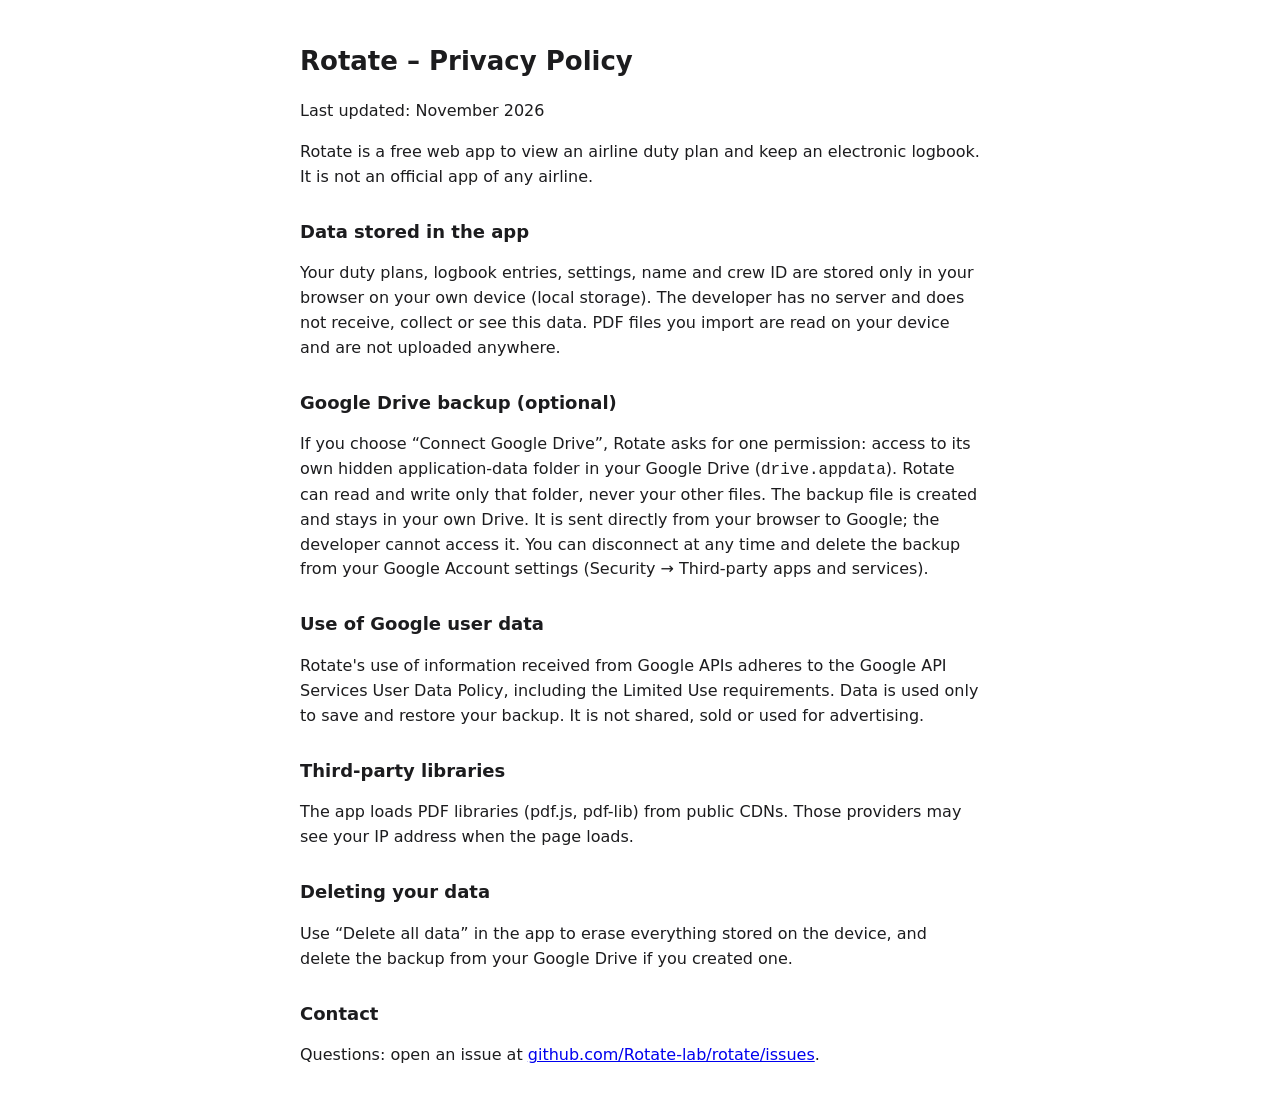
==== privacy.html @ 438591c9 "Add files via upload" ====
<!doctype html>
<html lang="en"><head><meta charset="utf-8"><meta name="viewport" content="width=device-width,initial-scale=1">
<title>Rotate – Privacy Policy</title>
<style>body{font:16px/1.55 -apple-system,system-ui,sans-serif;max-width:680px;margin:0 auto;padding:24px 16px;color:#1c1c1e}h1{font-size:26px}h2{font-size:18px;margin-top:28px}@media(prefers-color-scheme:dark){body{background:#000;color:#eee}a{color:#6cb6ff}}</style></head>
<body>
<h1>Rotate – Privacy Policy</h1>
<p>Last updated: November 2026</p>
<p>Rotate is a free web app to view an airline duty plan and keep an electronic logbook. It is not an official app of any airline.</p>
<h2>Data stored in the app</h2>
<p>Your duty plans, logbook entries, settings, name and crew ID are stored only in your browser on your own device (local storage). The developer has no server and does not receive, collect or see this data. PDF files you import are read on your device and are not uploaded anywhere.</p>
<h2>Google Drive backup (optional)</h2>
<p>If you choose “Connect Google Drive”, Rotate asks for one permission: access to its own hidden application-data folder in your Google Drive (<code>drive.appdata</code>). Rotate can read and write only that folder, never your other files. The backup file is created and stays in your own Drive. It is sent directly from your browser to Google; the developer cannot access it. You can disconnect at any time and delete the backup from your Google Account settings (Security → Third-party apps and services).</p>
<h2>Use of Google user data</h2>
<p>Rotate's use of information received from Google APIs adheres to the Google API Services User Data Policy, including the Limited Use requirements. Data is used only to save and restore your backup. It is not shared, sold or used for advertising.</p>
<h2>Third-party libraries</h2>
<p>The app loads PDF libraries (pdf.js, pdf-lib) from public CDNs. Those providers may see your IP address when the page loads.</p>
<h2>Deleting your data</h2>
<p>Use “Delete all data” in the app to erase everything stored on the device, and delete the backup from your Google Drive if you created one.</p>
<h2>Contact</h2>
<p>Questions: open an issue at <a href="https://github.com/Rotate-lab/rotate/issues">github.com/Rotate-lab/rotate/issues</a>.</p>
</body></html>
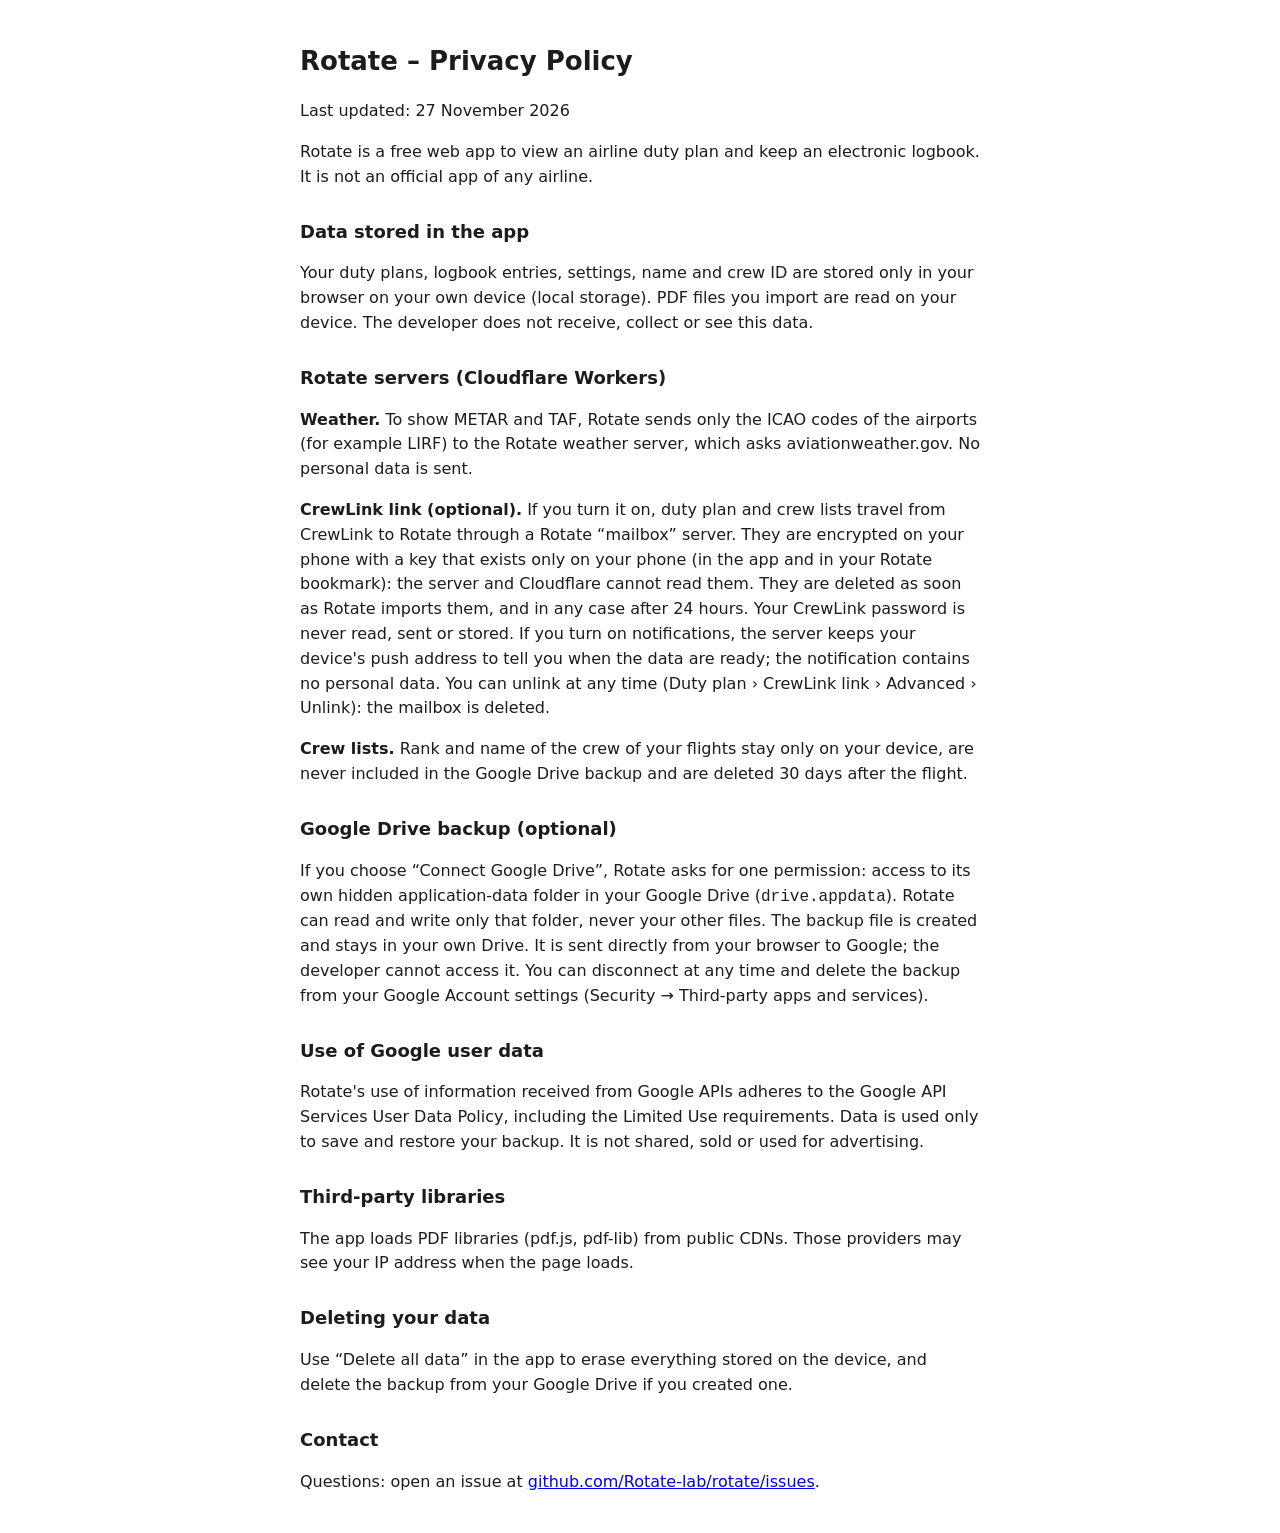
==== commit 9eecfd24: "v1.2.15: CrewLink link through a Cloudflare mailbox (no Paste), wheel imports the month on screen wi" ====
--- a/privacy.html
+++ b/privacy.html
@@ -4,10 +4,14 @@
 <style>body{font:16px/1.55 -apple-system,system-ui,sans-serif;max-width:680px;margin:0 auto;padding:24px 16px;color:#1c1c1e}h1{font-size:26px}h2{font-size:18px;margin-top:28px}@media(prefers-color-scheme:dark){body{background:#000;color:#eee}a{color:#6cb6ff}}</style></head>
 <body>
 <h1>Rotate – Privacy Policy</h1>
-<p>Last updated: November 2026</p>
+<p>Last updated: 27 November 2026</p>
 <p>Rotate is a free web app to view an airline duty plan and keep an electronic logbook. It is not an official app of any airline.</p>
 <h2>Data stored in the app</h2>
-<p>Your duty plans, logbook entries, settings, name and crew ID are stored only in your browser on your own device (local storage). The developer has no server and does not receive, collect or see this data. PDF files you import are read on your device and are not uploaded anywhere.</p>
+<p>Your duty plans, logbook entries, settings, name and crew ID are stored only in your browser on your own device (local storage). PDF files you import are read on your device. The developer does not receive, collect or see this data.</p>
+<h2>Rotate servers (Cloudflare Workers)</h2>
+<p><b>Weather.</b> To show METAR and TAF, Rotate sends only the ICAO codes of the airports (for example LIRF) to the Rotate weather server, which asks aviationweather.gov. No personal data is sent.</p>
+<p><b>CrewLink link (optional).</b> If you turn it on, duty plan and crew lists travel from CrewLink to Rotate through a Rotate “mailbox” server. They are encrypted on your phone with a key that exists only on your phone (in the app and in your Rotate bookmark): the server and Cloudflare cannot read them. They are deleted as soon as Rotate imports them, and in any case after 24 hours. Your CrewLink password is never read, sent or stored. If you turn on notifications, the server keeps your device's push address to tell you when the data are ready; the notification contains no personal data. You can unlink at any time (Duty plan › CrewLink link › Advanced › Unlink): the mailbox is deleted.</p>
+<p><b>Crew lists.</b> Rank and name of the crew of your flights stay only on your device, are never included in the Google Drive backup and are deleted 30 days after the flight.</p>
 <h2>Google Drive backup (optional)</h2>
 <p>If you choose “Connect Google Drive”, Rotate asks for one permission: access to its own hidden application-data folder in your Google Drive (<code>drive.appdata</code>). Rotate can read and write only that folder, never your other files. The backup file is created and stays in your own Drive. It is sent directly from your browser to Google; the developer cannot access it. You can disconnect at any time and delete the backup from your Google Account settings (Security → Third-party apps and services).</p>
 <h2>Use of Google user data</h2>
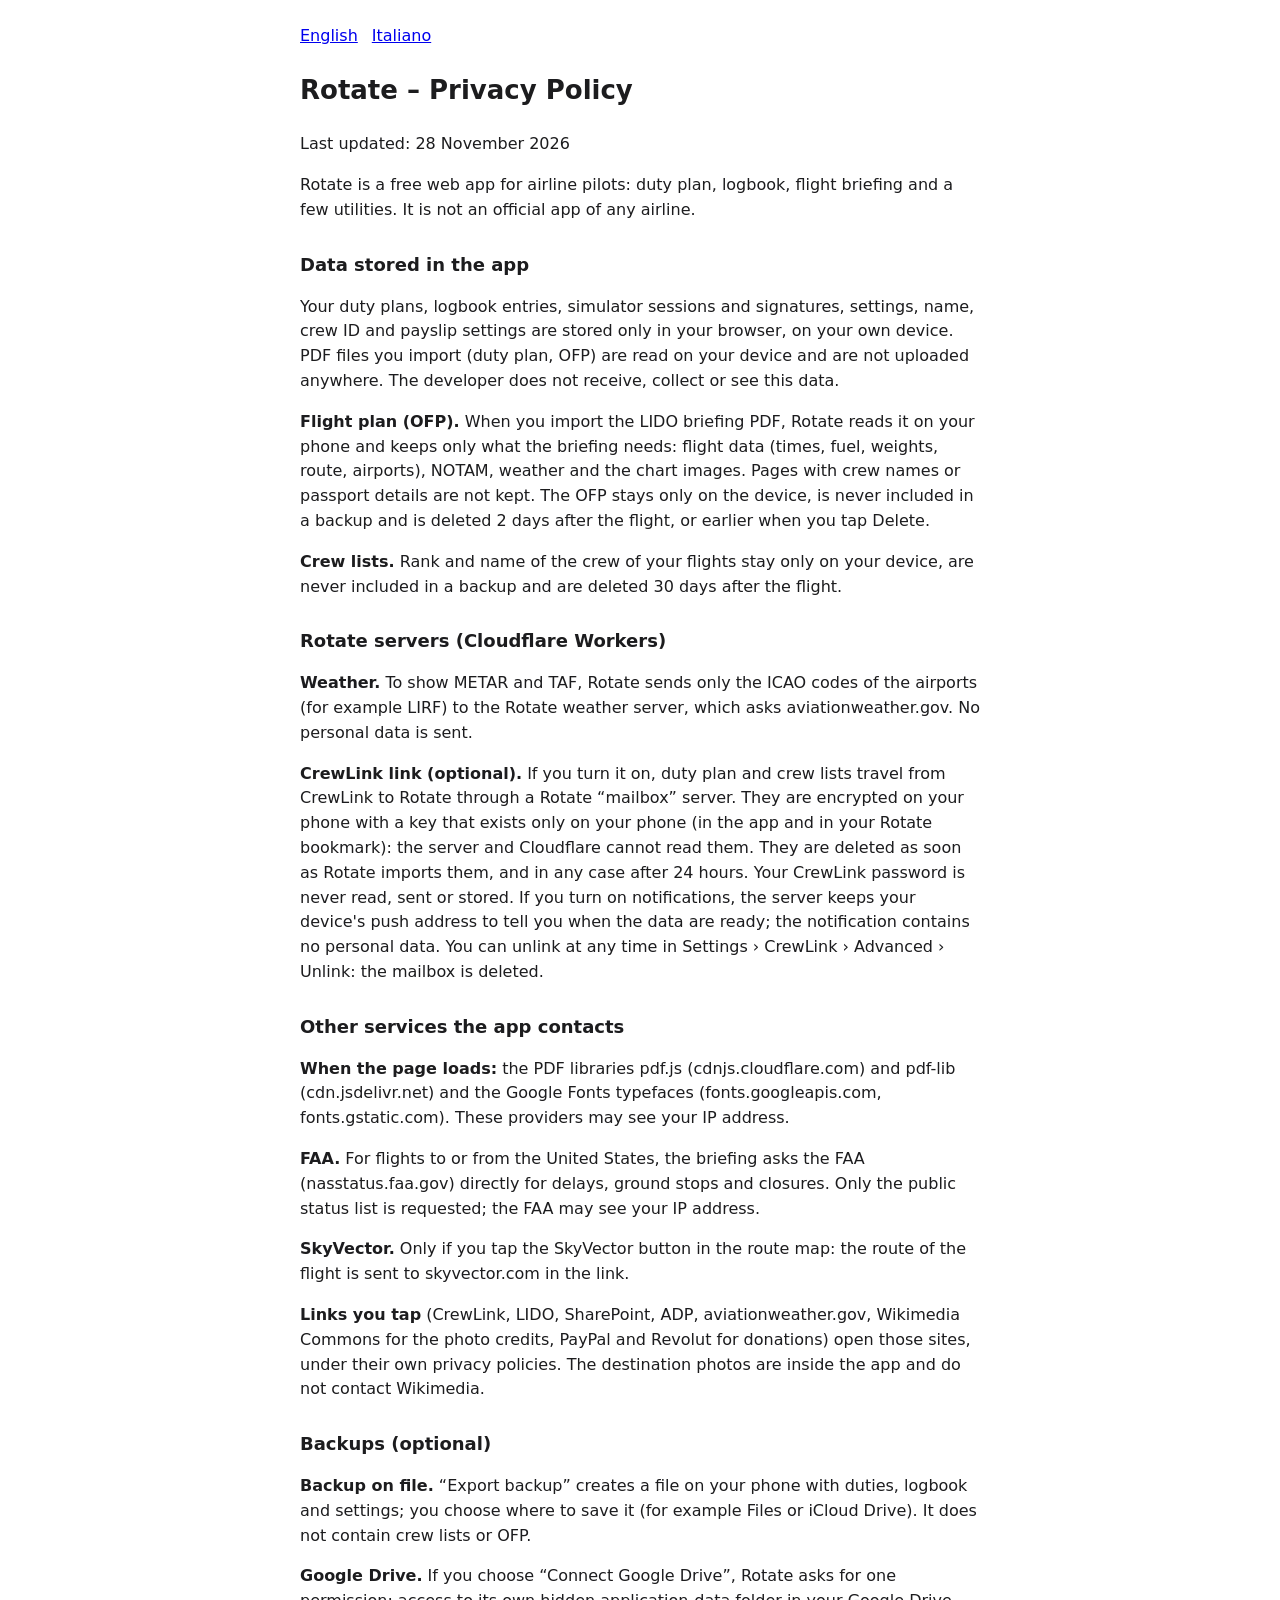
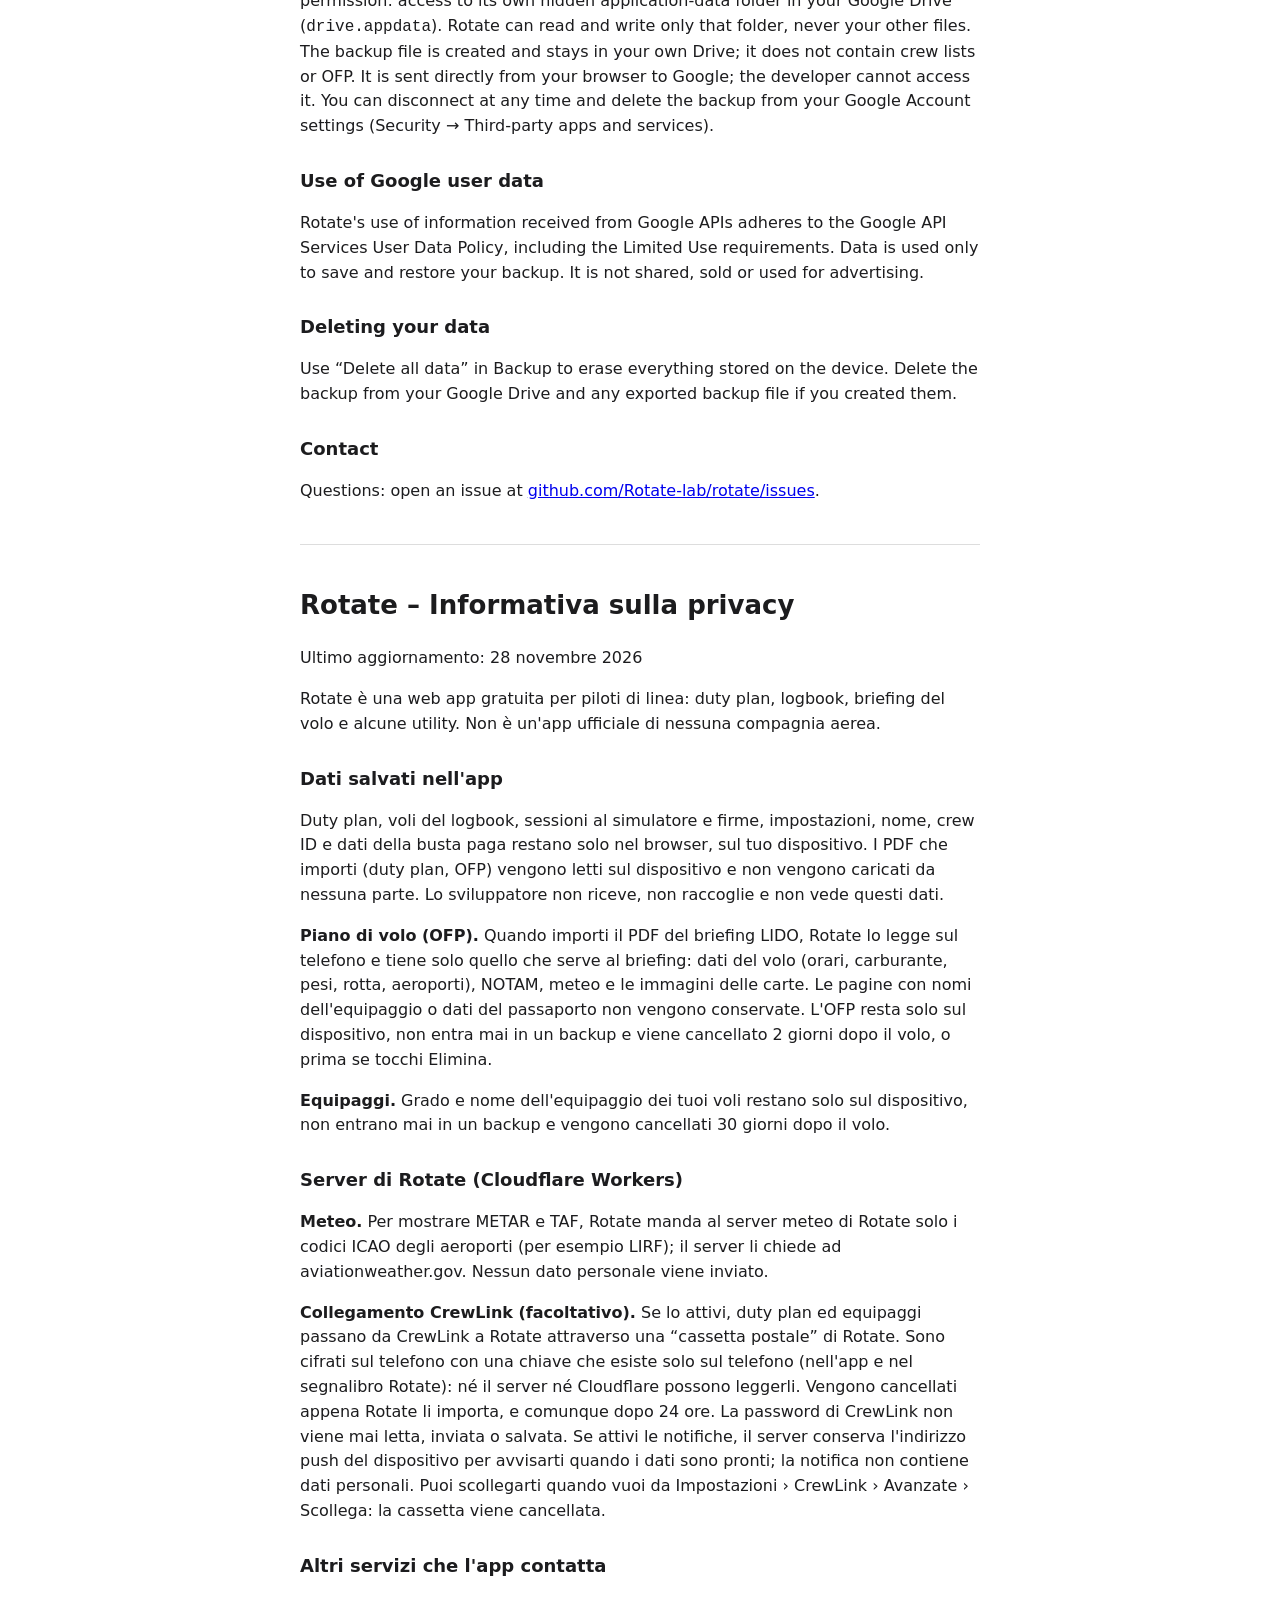
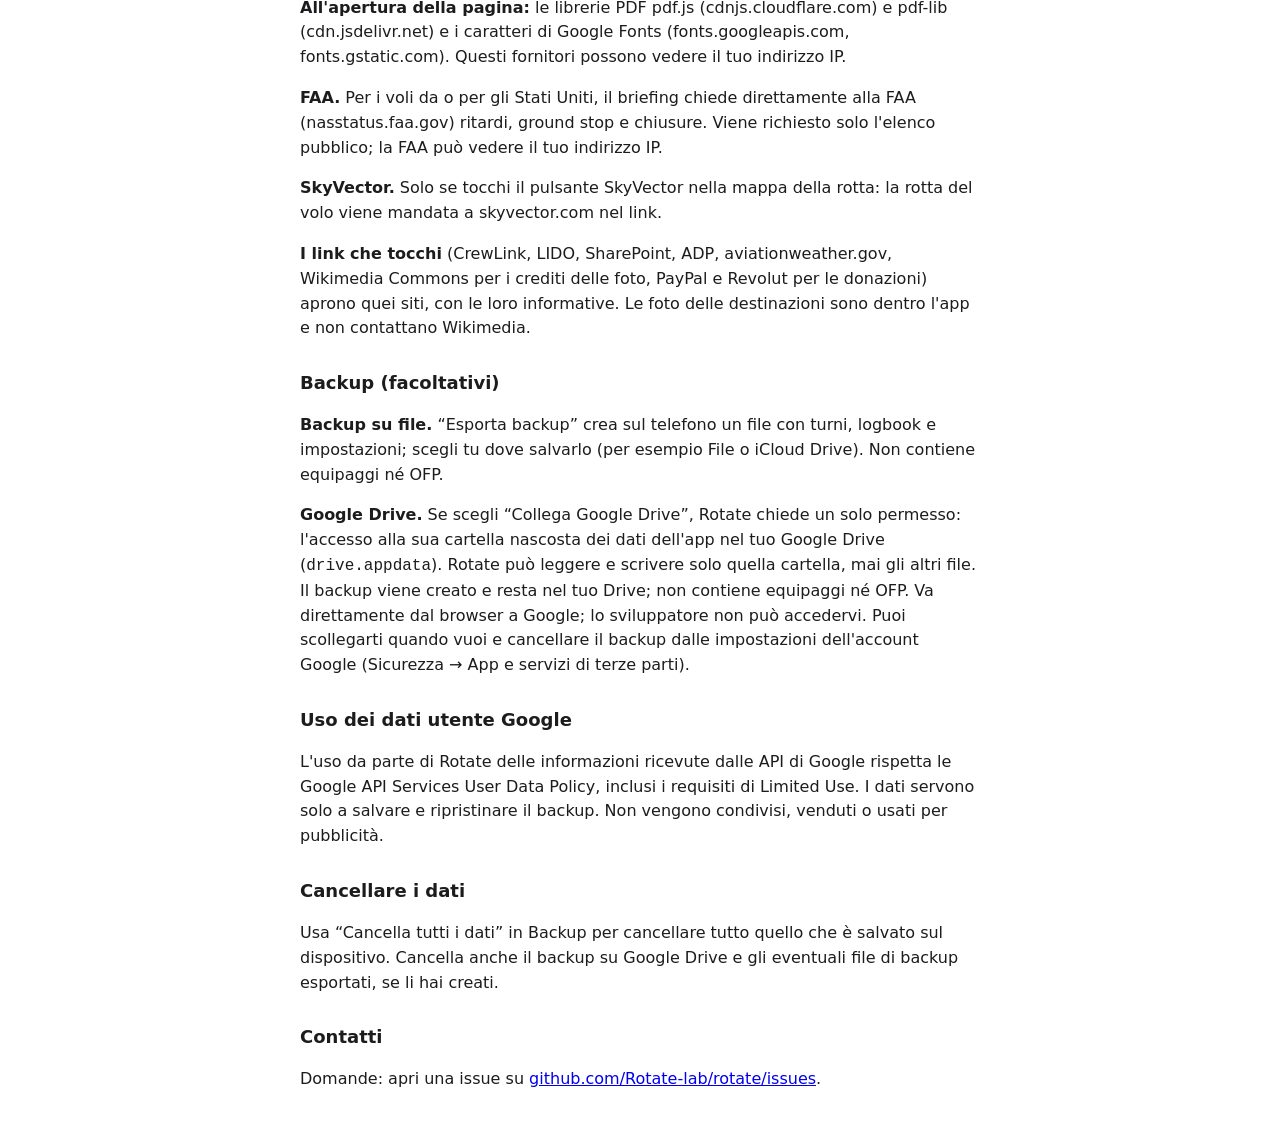
==== commit 67705bfb: "v1.2.33: new Logbook and Stats look, file backup, phone language, offline images - Logbook: boarding" ====
--- a/privacy.html
+++ b/privacy.html
@@ -1,25 +1,76 @@
 <!doctype html>
 <html lang="en"><head><meta charset="utf-8"><meta name="viewport" content="width=device-width,initial-scale=1">
 <title>Rotate – Privacy Policy</title>
-<style>body{font:16px/1.55 -apple-system,system-ui,sans-serif;max-width:680px;margin:0 auto;padding:24px 16px;color:#1c1c1e}h1{font-size:26px}h2{font-size:18px;margin-top:28px}@media(prefers-color-scheme:dark){body{background:#000;color:#eee}a{color:#6cb6ff}}</style></head>
+<style>body{font:16px/1.55 -apple-system,system-ui,sans-serif;max-width:680px;margin:0 auto;padding:24px 16px;color:#1c1c1e;background:#fff}h1{font-size:26px}h2{font-size:18px;margin-top:28px}hr{border:0;border-top:1px solid #ddd;margin:40px 0}nav a{margin-right:14px}@media(prefers-color-scheme:dark){body{background:#000;color:#eee}a{color:#6cb6ff}hr{border-top-color:#333}}</style></head>
 <body>
+<nav><a href="#en">English</a><a href="#it">Italiano</a></nav>
+<section id="en" lang="en">
 <h1>Rotate – Privacy Policy</h1>
-<p>Last updated: 27 November 2026</p>
-<p>Rotate is a free web app to view an airline duty plan and keep an electronic logbook. It is not an official app of any airline.</p>
+<p>Last updated: 28 November 2026</p>
+<p>Rotate is a free web app for airline pilots: duty plan, logbook, flight briefing and a few utilities. It is not an official app of any airline.</p>
+
 <h2>Data stored in the app</h2>
-<p>Your duty plans, logbook entries, settings, name and crew ID are stored only in your browser on your own device (local storage). PDF files you import are read on your device. The developer does not receive, collect or see this data.</p>
+<p>Your duty plans, logbook entries, simulator sessions and signatures, settings, name, crew ID and payslip settings are stored only in your browser, on your own device. PDF files you import (duty plan, OFP) are read on your device and are not uploaded anywhere. The developer does not receive, collect or see this data.</p>
+<p><b>Flight plan (OFP).</b> When you import the LIDO briefing PDF, Rotate reads it on your phone and keeps only what the briefing needs: flight data (times, fuel, weights, route, airports), NOTAM, weather and the chart images. Pages with crew names or passport details are not kept. The OFP stays only on the device, is never included in a backup and is deleted 2 days after the flight, or earlier when you tap Delete.</p>
+<p><b>Crew lists.</b> Rank and name of the crew of your flights stay only on your device, are never included in a backup and are deleted 30 days after the flight.</p>
+
 <h2>Rotate servers (Cloudflare Workers)</h2>
 <p><b>Weather.</b> To show METAR and TAF, Rotate sends only the ICAO codes of the airports (for example LIRF) to the Rotate weather server, which asks aviationweather.gov. No personal data is sent.</p>
-<p><b>CrewLink link (optional).</b> If you turn it on, duty plan and crew lists travel from CrewLink to Rotate through a Rotate “mailbox” server. They are encrypted on your phone with a key that exists only on your phone (in the app and in your Rotate bookmark): the server and Cloudflare cannot read them. They are deleted as soon as Rotate imports them, and in any case after 24 hours. Your CrewLink password is never read, sent or stored. If you turn on notifications, the server keeps your device's push address to tell you when the data are ready; the notification contains no personal data. You can unlink at any time (Duty plan › CrewLink link › Advanced › Unlink): the mailbox is deleted.</p>
-<p><b>Crew lists.</b> Rank and name of the crew of your flights stay only on your device, are never included in the Google Drive backup and are deleted 30 days after the flight.</p>
-<h2>Google Drive backup (optional)</h2>
-<p>If you choose “Connect Google Drive”, Rotate asks for one permission: access to its own hidden application-data folder in your Google Drive (<code>drive.appdata</code>). Rotate can read and write only that folder, never your other files. The backup file is created and stays in your own Drive. It is sent directly from your browser to Google; the developer cannot access it. You can disconnect at any time and delete the backup from your Google Account settings (Security → Third-party apps and services).</p>
+<p><b>CrewLink link (optional).</b> If you turn it on, duty plan and crew lists travel from CrewLink to Rotate through a Rotate “mailbox” server. They are encrypted on your phone with a key that exists only on your phone (in the app and in your Rotate bookmark): the server and Cloudflare cannot read them. They are deleted as soon as Rotate imports them, and in any case after 24 hours. Your CrewLink password is never read, sent or stored. If you turn on notifications, the server keeps your device's push address to tell you when the data are ready; the notification contains no personal data. You can unlink at any time in Settings › CrewLink › Advanced › Unlink: the mailbox is deleted.</p>
+
+<h2>Other services the app contacts</h2>
+<p><b>When the page loads:</b> the PDF libraries pdf.js (cdnjs.cloudflare.com) and pdf-lib (cdn.jsdelivr.net) and the Google Fonts typefaces (fonts.googleapis.com, fonts.gstatic.com). These providers may see your IP address.</p>
+<p><b>FAA.</b> For flights to or from the United States, the briefing asks the FAA (nasstatus.faa.gov) directly for delays, ground stops and closures. Only the public status list is requested; the FAA may see your IP address.</p>
+<p><b>SkyVector.</b> Only if you tap the SkyVector button in the route map: the route of the flight is sent to skyvector.com in the link.</p>
+<p><b>Links you tap</b> (CrewLink, LIDO, SharePoint, ADP, aviationweather.gov, Wikimedia Commons for the photo credits, PayPal and Revolut for donations) open those sites, under their own privacy policies. The destination photos are inside the app and do not contact Wikimedia.</p>
+
+<h2>Backups (optional)</h2>
+<p><b>Backup on file.</b> “Export backup” creates a file on your phone with duties, logbook and settings; you choose where to save it (for example Files or iCloud Drive). It does not contain crew lists or OFP.</p>
+<p><b>Google Drive.</b> If you choose “Connect Google Drive”, Rotate asks for one permission: access to its own hidden application-data folder in your Google Drive (<code>drive.appdata</code>). Rotate can read and write only that folder, never your other files. The backup file is created and stays in your own Drive; it does not contain crew lists or OFP. It is sent directly from your browser to Google; the developer cannot access it. You can disconnect at any time and delete the backup from your Google Account settings (Security → Third-party apps and services).</p>
+
 <h2>Use of Google user data</h2>
 <p>Rotate's use of information received from Google APIs adheres to the Google API Services User Data Policy, including the Limited Use requirements. Data is used only to save and restore your backup. It is not shared, sold or used for advertising.</p>
-<h2>Third-party libraries</h2>
-<p>The app loads PDF libraries (pdf.js, pdf-lib) from public CDNs. Those providers may see your IP address when the page loads.</p>
+
 <h2>Deleting your data</h2>
-<p>Use “Delete all data” in the app to erase everything stored on the device, and delete the backup from your Google Drive if you created one.</p>
+<p>Use “Delete all data” in Backup to erase everything stored on the device. Delete the backup from your Google Drive and any exported backup file if you created them.</p>
+
 <h2>Contact</h2>
 <p>Questions: open an issue at <a href="https://github.com/Rotate-lab/rotate/issues">github.com/Rotate-lab/rotate/issues</a>.</p>
+</section>
+
+<hr>
+
+<section id="it" lang="it">
+<h1>Rotate – Informativa sulla privacy</h1>
+<p>Ultimo aggiornamento: 28 novembre 2026</p>
+<p>Rotate è una web app gratuita per piloti di linea: duty plan, logbook, briefing del volo e alcune utility. Non è un'app ufficiale di nessuna compagnia aerea.</p>
+
+<h2>Dati salvati nell'app</h2>
+<p>Duty plan, voli del logbook, sessioni al simulatore e firme, impostazioni, nome, crew ID e dati della busta paga restano solo nel browser, sul tuo dispositivo. I PDF che importi (duty plan, OFP) vengono letti sul dispositivo e non vengono caricati da nessuna parte. Lo sviluppatore non riceve, non raccoglie e non vede questi dati.</p>
+<p><b>Piano di volo (OFP).</b> Quando importi il PDF del briefing LIDO, Rotate lo legge sul telefono e tiene solo quello che serve al briefing: dati del volo (orari, carburante, pesi, rotta, aeroporti), NOTAM, meteo e le immagini delle carte. Le pagine con nomi dell'equipaggio o dati del passaporto non vengono conservate. L'OFP resta solo sul dispositivo, non entra mai in un backup e viene cancellato 2 giorni dopo il volo, o prima se tocchi Elimina.</p>
+<p><b>Equipaggi.</b> Grado e nome dell'equipaggio dei tuoi voli restano solo sul dispositivo, non entrano mai in un backup e vengono cancellati 30 giorni dopo il volo.</p>
+
+<h2>Server di Rotate (Cloudflare Workers)</h2>
+<p><b>Meteo.</b> Per mostrare METAR e TAF, Rotate manda al server meteo di Rotate solo i codici ICAO degli aeroporti (per esempio LIRF); il server li chiede ad aviationweather.gov. Nessun dato personale viene inviato.</p>
+<p><b>Collegamento CrewLink (facoltativo).</b> Se lo attivi, duty plan ed equipaggi passano da CrewLink a Rotate attraverso una “cassetta postale” di Rotate. Sono cifrati sul telefono con una chiave che esiste solo sul telefono (nell'app e nel segnalibro Rotate): né il server né Cloudflare possono leggerli. Vengono cancellati appena Rotate li importa, e comunque dopo 24 ore. La password di CrewLink non viene mai letta, inviata o salvata. Se attivi le notifiche, il server conserva l'indirizzo push del dispositivo per avvisarti quando i dati sono pronti; la notifica non contiene dati personali. Puoi scollegarti quando vuoi da Impostazioni › CrewLink › Avanzate › Scollega: la cassetta viene cancellata.</p>
+
+<h2>Altri servizi che l'app contatta</h2>
+<p><b>All'apertura della pagina:</b> le librerie PDF pdf.js (cdnjs.cloudflare.com) e pdf-lib (cdn.jsdelivr.net) e i caratteri di Google Fonts (fonts.googleapis.com, fonts.gstatic.com). Questi fornitori possono vedere il tuo indirizzo IP.</p>
+<p><b>FAA.</b> Per i voli da o per gli Stati Uniti, il briefing chiede direttamente alla FAA (nasstatus.faa.gov) ritardi, ground stop e chiusure. Viene richiesto solo l'elenco pubblico; la FAA può vedere il tuo indirizzo IP.</p>
+<p><b>SkyVector.</b> Solo se tocchi il pulsante SkyVector nella mappa della rotta: la rotta del volo viene mandata a skyvector.com nel link.</p>
+<p><b>I link che tocchi</b> (CrewLink, LIDO, SharePoint, ADP, aviationweather.gov, Wikimedia Commons per i crediti delle foto, PayPal e Revolut per le donazioni) aprono quei siti, con le loro informative. Le foto delle destinazioni sono dentro l'app e non contattano Wikimedia.</p>
+
+<h2>Backup (facoltativi)</h2>
+<p><b>Backup su file.</b> “Esporta backup” crea sul telefono un file con turni, logbook e impostazioni; scegli tu dove salvarlo (per esempio File o iCloud Drive). Non contiene equipaggi né OFP.</p>
+<p><b>Google Drive.</b> Se scegli “Collega Google Drive”, Rotate chiede un solo permesso: l'accesso alla sua cartella nascosta dei dati dell'app nel tuo Google Drive (<code>drive.appdata</code>). Rotate può leggere e scrivere solo quella cartella, mai gli altri file. Il backup viene creato e resta nel tuo Drive; non contiene equipaggi né OFP. Va direttamente dal browser a Google; lo sviluppatore non può accedervi. Puoi scollegarti quando vuoi e cancellare il backup dalle impostazioni dell'account Google (Sicurezza → App e servizi di terze parti).</p>
+
+<h2>Uso dei dati utente Google</h2>
+<p>L'uso da parte di Rotate delle informazioni ricevute dalle API di Google rispetta le Google API Services User Data Policy, inclusi i requisiti di Limited Use. I dati servono solo a salvare e ripristinare il backup. Non vengono condivisi, venduti o usati per pubblicità.</p>
+
+<h2>Cancellare i dati</h2>
+<p>Usa “Cancella tutti i dati” in Backup per cancellare tutto quello che è salvato sul dispositivo. Cancella anche il backup su Google Drive e gli eventuali file di backup esportati, se li hai creati.</p>
+
+<h2>Contatti</h2>
+<p>Domande: apri una issue su <a href="https://github.com/Rotate-lab/rotate/issues">github.com/Rotate-lab/rotate/issues</a>.</p>
+</section>
 </body></html>
